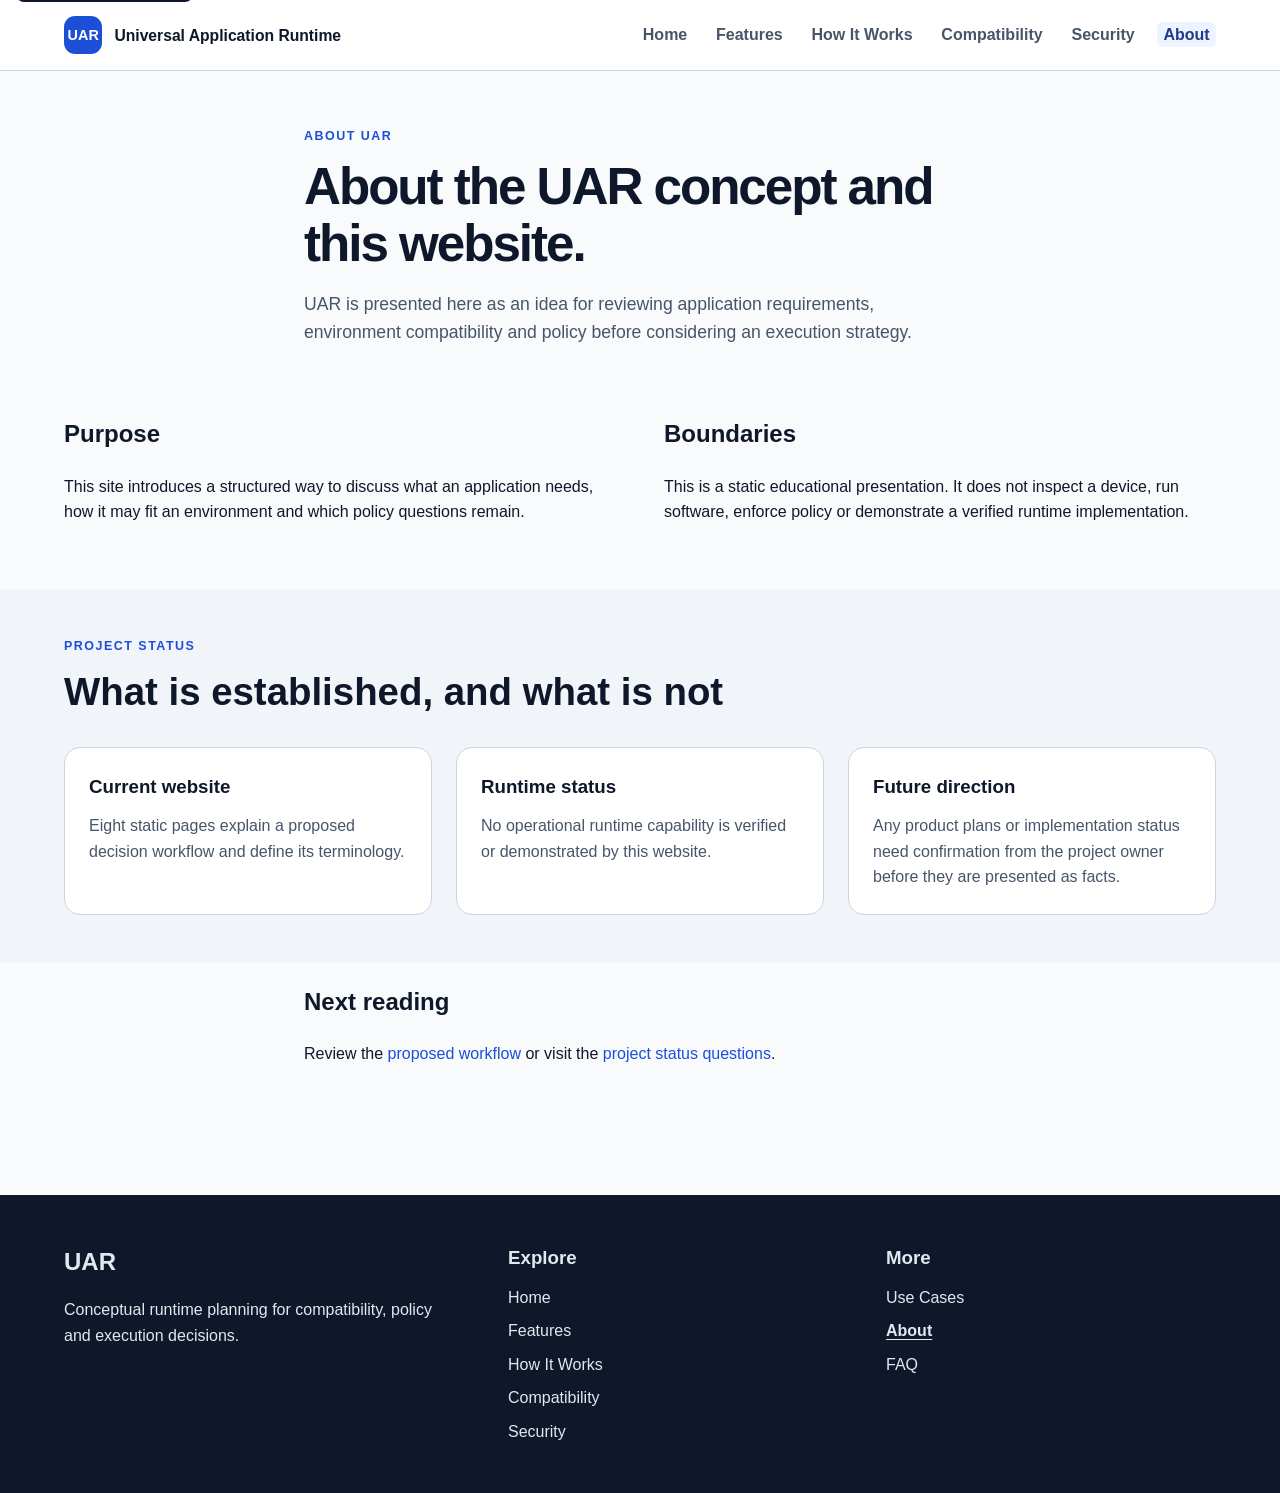
==== about.html @ 5c80a2d2 "Align UAR site with static milestone scope Co-authored-by: Copilot <223556219+Copilot@users.noreply." ====
<!DOCTYPE html>
<html lang="en">
  <head>
    <meta charset="UTF-8">
    <meta name="viewport" content="width=device-width, initial-scale=1.0">
    <meta name="description" content="About UAR: a project that explains runtime decisions, compatibility and security through clear, accessible product storytelling.">
    <title>About | UAR</title>
    <link rel="stylesheet" href="assets/css/style.css">
  </head>
  <body>
    <a class="skip-link" href="#main-content">Skip to main content</a>

    <header class="site-header">
      <div class="container header-inner">
        <a class="brand" href="index.html" aria-label="UAR home page">
          <span class="brand-mark">UAR</span>
          <span class="brand-text">Universal Application Runtime</span>
        </a>

        <nav aria-label="Main navigation">
          <ul class="nav-list">
            <li><a href="index.html">Home</a></li>
            <li><a href="features.html">Features</a></li>
            <li><a href="how-it-works.html">How It Works</a></li>
            <li><a href="compatibility.html">Compatibility</a></li>
            <li><a href="security.html">Security</a></li>
            <li><a href="about.html" aria-current="page">About</a></li>
          </ul>
        </nav>
      </div>
    </header>

    <main id="main-content" class="page-shell" tabindex="-1">
      <section class="page-hero">
        <div class="container narrow">
          <p class="eyebrow">About UAR</p>
          <h1>About the UAR concept and this website.</h1>
          <p class="lead">UAR is presented here as an idea for reviewing application requirements, environment compatibility and policy before considering an execution strategy.</p>
        </div>
      </section>

      <section class="section">
        <div class="container two-column">
          <div>
            <h2>Purpose</h2>
            <p>
              This site introduces a structured way to discuss what an application needs, how it may fit an environment and which policy questions remain.
            </p>
          </div>
          <div>
            <h2>Boundaries</h2>
            <p>
              This is a static educational presentation. It does not inspect a device, run software, enforce policy or demonstrate a verified runtime implementation.
            </p>
          </div>
        </div>
      </section>

      <section class="section section-muted">
        <div class="container">
          <div class="section-heading narrow">
            <p class="eyebrow">Project status</p>
            <h2>What is established, and what is not</h2>
          </div>
          <div class="comparison-list">
            <div>
              <h3>Current website</h3>
              <p>Eight static pages explain a proposed decision workflow and define its terminology.</p>
            </div>
            <div>
              <h3>Runtime status</h3>
              <p>No operational runtime capability is verified or demonstrated by this website.</p>
            </div>
            <div>
              <h3>Future direction</h3>
              <p>Any product plans or implementation status need confirmation from the project owner before they are presented as facts.</p>
            </div>
          </div>
        </div>
      </section>

      <section class="section">
        <div class="container narrow">
          <h2>Next reading</h2>
          <p>Review the <a href="how-it-works.html">proposed workflow</a> or visit the <a href="faq.html#project-status">project status questions</a>.</p>
        </div>
      </section>
    </main>

    <footer class="site-footer">
      <div class="container footer-grid">
        <div>
          <p class="footer-brand">UAR</p>
          <p>Conceptual runtime planning for compatibility, policy and execution decisions.</p>
        </div>
        <div>
          <h3>Explore</h3>
          <ul>
            <li><a href="index.html">Home</a></li>
            <li><a href="features.html">Features</a></li>
            <li><a href="how-it-works.html">How It Works</a></li>
            <li><a href="compatibility.html">Compatibility</a></li>
            <li><a href="security.html">Security</a></li>
          </ul>
        </div>
        <div>
          <h3>More</h3>
          <ul>
            <li><a href="use-cases.html">Use Cases</a></li>
            <li><a href="about.html" aria-current="page">About</a></li>
            <li><a href="faq.html">FAQ</a></li>
          </ul>
        </div>
      </div>
    </footer>
  </body>
</html>
---- assets/css/style.css ----
/* Colour, spacing and typography tokens shared across the eight pages. */
:root {
  --background: #f8fafc;
  --panel: #ffffff;
  --panel-alt: #eef4ff;
  --text: #0f172a;
  --text-soft: #475569;
  --border: #cbd5e1;
  --primary: #1d4ed8;
  --primary-dark: #1e3a8a;
  --success: #166534;
  --success-bg: #dcfce7;
  --warning: #854d0e;
  --warning-bg: #fef3c7;
  --blocker: #991b1b;
  --blocker-bg: #fee2e2;
  --shadow: rgba(15, 23, 42, 0.08);
  --max-width: 72rem;
  --space-3: 0.75rem;
  --space-4: 1rem;
  --space-8: 2rem;
  --space-12: 3rem;
  --space-16: 4rem;
  --radius: 1rem;
  --radius-sm: 0.5rem;
  --font-sans: "Segoe UI", Tahoma, Geneva, Verdana, sans-serif;
}

/* Base styles and keyboard focus. */
* {
  box-sizing: border-box;
}

html {
  scroll-behavior: smooth;
}

body {
  margin: 0;
  font-family: var(--font-sans);
  background: var(--background);
  color: var(--text);
  line-height: 1.6;
  /* Let long words wrap when enlarged text would otherwise force horizontal scrolling. */
  overflow-wrap: anywhere;
}

img {
  max-width: 100%;
  height: auto;
  display: block;
}

a {
  color: var(--primary);
  text-decoration: none;
}

a:hover,
a:focus-visible {
  text-decoration: underline;
}

a:focus-visible,
summary:focus-visible {
  outline: 3px solid var(--primary);
  outline-offset: 3px;
}

button,
input,
textarea,
select {
  font: inherit;
}

.skip-link {
  position: absolute;
  left: 1rem;
  top: -3rem;
  background: var(--text);
  color: #fff;
  padding: 0.75rem 1rem;
  border-radius: var(--radius-sm);
  z-index: 20;
}

.skip-link:focus {
  top: 1rem;
}

.visually-hidden {
  position: absolute;
  width: 1px;
  height: 1px;
  padding: 0;
  margin: -1px;
  overflow: hidden;
  white-space: nowrap;
  border: 0;
}

.container {
  width: min(var(--max-width), calc(100% - 2rem));
  margin: 0 auto;
}

/* Shared header and primary navigation. */
.site-header {
  background: var(--panel);
  border-bottom: 1px solid var(--border);
}

.header-inner {
  display: flex;
  align-items: center;
  justify-content: space-between;
  gap: var(--space-4);
  flex-wrap: wrap;
  padding: 1rem 0;
}

.brand {
  display: inline-flex;
  align-items: center;
  gap: var(--space-3);
  font-weight: 700;
  color: var(--text);
  text-decoration: none;
}

.brand-mark {
  display: inline-flex;
  align-items: center;
  justify-content: center;
  width: 2.4rem;
  height: 2.4rem;
  border-radius: 0.7rem;
  background: var(--primary);
  color: #fff;
  font-size: 0.9rem;
}

.brand-text {
  font-size: 0.98rem;
}

.nav-list {
  display: flex;
  list-style: none;
  gap: 0.7rem 1rem;
  padding: 0;
  margin: 0;
  flex-wrap: wrap;
  justify-content: flex-end;
}

.nav-list a {
  color: var(--text-soft);
  font-weight: 600;
  padding: 0.25rem 0.4rem;
  border-radius: 0.4rem;
}

.nav-list a[aria-current="page"] {
  color: var(--primary-dark);
  background: var(--panel-alt);
}

main {
  padding-bottom: var(--space-16);
}

/* Home-page hero and its illustrative workflow diagram. */
.hero {
  padding: var(--space-16) 0 var(--space-12);
}

.hero-grid,
.two-column,
.footer-grid {
  display: grid;
  grid-template-columns: repeat(2, minmax(0, 1fr));
  gap: var(--space-12);
  align-items: center;
}

.footer-grid {
  grid-template-columns: 1.2fr 1fr 1fr;
}

.hero-copy h1,
.page-hero h1 {
  margin: 0 0 var(--space-4);
  font-size: clamp(2.2rem, 4vw, 4rem);
  line-height: 1.1;
  letter-spacing: -0.04em;
}

.eyebrow {
  margin: 0 0 0.75rem;
  font-size: 0.78rem;
  letter-spacing: 0.12em;
  text-transform: uppercase;
  color: var(--primary);
  font-weight: 700;
}

.lead,
.supporting-text {
  font-size: 1.1rem;
  color: var(--text-soft);
  max-width: 38rem;
}

.hero-actions {
  display: flex;
  flex-wrap: wrap;
  gap: 1rem;
  margin: 2rem 0 1.5rem;
}

.button {
  display: inline-flex;
  align-items: center;
  justify-content: center;
  padding: 0.8rem 1.2rem;
  border-radius: 999px;
  font-weight: 700;
  border: 1px solid transparent;
  transition: background-color 0.2s ease, border-color 0.2s ease, color 0.2s ease;
}

.button:hover,
.button:focus-visible {
  text-decoration: none;
}

.button-primary {
  background: var(--primary);
  color: #fff;
}

.button-primary:hover,
.button-primary:focus-visible {
  background: var(--primary-dark);
}

.button-secondary {
  background: transparent;
  border-color: var(--border);
  color: var(--text);
}

.button-secondary:hover,
.button-secondary:focus-visible {
  border-color: var(--primary);
  color: var(--primary);
}

.mini-points {
  list-style: disc;
  padding: 0 0 0 1.25rem;
  margin: 0;
  display: grid;
  gap: 0.7rem;
  color: var(--text-soft);
}

.hero-visual {
  display: flex;
  justify-content: center;
  margin: 0;
}

.diagram-window {
  width: min(100%, 42rem);
  background: var(--panel);
  border: 1px solid var(--border);
  border-radius: 1.2rem;
  box-shadow: 0 18px 36px var(--shadow);
  overflow: hidden;
}

.diagram-header {
  display: flex;
  gap: 0.5rem;
  padding: 0.9rem 1rem;
  background: #f1f5f9;
  border-bottom: 1px solid var(--border);
}

.diagram-header span {
  width: 0.75rem;
  height: 0.75rem;
  border-radius: 50%;
  display: inline-block;
  background: #cbd5e1;
}

.diagram-header span:nth-child(1) {
  background: #fca5a5;
}

.diagram-header span:nth-child(2) {
  background: #fcd34d;
}

.diagram-header span:nth-child(3) {
  background: #86efac;
}

.diagram-body {
  display: grid;
  grid-template-columns:
    minmax(0, 1.2fr) auto
    minmax(0, 1.2fr) auto
    minmax(0, 1.2fr) auto
    minmax(0, 1.6fr);
  gap: 0.6rem;
  padding: 1.2rem;
  align-items: center;
}

.diagram-block {
  background: var(--panel-alt);
  border: 1px solid var(--border);
  border-radius: 0.8rem;
  padding: 0.65rem 0.25rem;
  color: var(--text);
  text-align: center;
  font-size: 0.7rem;
  font-weight: 700;
}

.diagram-block.accent {
  background: #dbeafe;
}

.diagram-block.success {
  background: var(--success-bg);
  color: var(--success);
}

.diagram-arrow {
  text-align: center;
  font-size: 1.25rem;
  color: var(--primary);
  font-weight: 700;
}

/* Keep the labels readable by stacking the flow before its columns get cramped. */
@media (max-width: 1180px) {
  .diagram-body {
    grid-template-columns: 1fr;
  }

  .diagram-arrow {
    transform: rotate(90deg);
  }
}

/* Shared section spacing and content layouts. */
.section {
  padding: 0 0 var(--space-12);
}

.section-muted {
  background: #f1f5f9;
  padding-top: var(--space-12);
}

.section-heading {
  margin-bottom: var(--space-8);
}

.section-heading h2 {
  margin: 0;
  font-size: clamp(1.8rem, 3vw, 2.8rem);
  line-height: 1.2;
}

.narrow {
  max-width: 42rem;
}

.card-grid,
.feature-layout,
.comparison-list {
  display: grid;
  gap: 1.5rem;
}

.three-up {
  grid-template-columns: repeat(3, minmax(0, 1fr));
}

.feature-layout {
  grid-template-columns: repeat(2, minmax(0, 1fr));
}

.info-card,
.feature-card,
.status-card,
.note-panel {
  background: var(--panel);
  border: 1px solid var(--border);
  border-radius: var(--radius);
  box-shadow: 0 10px 25px var(--shadow);
}

.info-card,
.feature-card,
.status-card {
  padding: 1.5rem;
}

.info-card h3,
.feature-card h2,
.status-card h2 {
  margin-top: 0;
  margin-bottom: 0.7rem;
  font-size: 1.35rem;
}

.status-card.pass {
  border-color: rgba(34, 197, 94, 0.35);
  background: linear-gradient(180deg, #f0fdf4 0%, #ffffff 100%);
}

.status-card.warning {
  border-color: rgba(245, 158, 11, 0.45);
  background: linear-gradient(180deg, #fffbeb 0%, #ffffff 100%);
}

.status-card.blocker {
  border-color: rgba(239, 68, 68, 0.4);
  background: linear-gradient(180deg, #fef2f2 0%, #ffffff 100%);
}

.note-panel {
  padding: 1.5rem;
  background: linear-gradient(180deg, #ffffff 0%, #eff6ff 100%);
}

.note-panel h3 {
  margin-top: 0;
  font-size: 1.3rem;
}

.check-list {
  list-style: disc;
  padding: 0 0 0 1.25rem;
  margin: 1rem 0 0;
  display: grid;
  gap: 0.75rem;
  color: var(--text-soft);
}

/* Ordered workflow steps. */
.timeline {
  display: grid;
  gap: 1.25rem;
  list-style: none;
  margin: 0;
  padding: 0;
}

.timeline-step {
  display: grid;
  grid-template-columns: 4rem minmax(0, 1fr);
  gap: 1rem;
  background: var(--panel);
  border: 1px solid var(--border);
  border-radius: var(--radius);
  padding: 1.25rem;
  box-shadow: 0 8px 18px var(--shadow);
}

.step-number {
  display: inline-flex;
  align-items: center;
  justify-content: center;
  width: 2.8rem;
  height: 2.8rem;
  border-radius: 50%;
  background: var(--primary);
  color: white;
  font-weight: 700;
}

.timeline-step h2,
.timeline-step h3 {
  margin: 0 0 0.35rem;
  font-size: 1.2rem;
}

.timeline-step p,
.timeline-step li,
.comparison-list p,
.info-card p,
.feature-card p,
.status-card p,
.note-panel p,
.quote-box p,
.faq-list p,
.glossary dd {
  margin: 0;
  color: var(--text-soft);
}

.comparison-list {
  grid-template-columns: repeat(3, minmax(0, 1fr));
}

.comparison-list > div {
  background: var(--panel);
  border: 1px solid var(--border);
  border-radius: var(--radius);
  padding: 1.5rem;
}

.comparison-list h3 {
  margin-top: 0;
  margin-bottom: 0.7rem;
}

.link-list {
  display: grid;
  gap: 0.75rem;
}

.link-list a {
  display: block;
  background: var(--panel);
  border: 1px solid var(--border);
  padding: 1rem 1.25rem;
  border-radius: var(--radius-sm);
  font-weight: 600;
}

/* Static worked example on the Features page. */
.example-layout {
  display: grid;
  grid-template-columns: repeat(2, minmax(0, 1fr));
  gap: 1.5rem;
}

.example-data {
  display: grid;
  grid-template-columns: minmax(0, 1fr) auto;
  gap: 0.65rem 1rem;
  margin: 1rem 0 0;
}

.example-data dt {
  font-weight: 700;
}

.example-data dd {
  margin: 0;
  color: var(--text-soft);
  text-align: right;
}

.example-subheading {
  margin: 2rem 0 1rem;
}

.decision-list {
  display: grid;
  grid-template-columns: repeat(3, minmax(0, 1fr));
  gap: 0.75rem;
  margin: 0;
  padding: 0;
}

.decision-card {
  min-width: 0;
  padding: 1rem;
  border: 1px solid var(--border);
  border-left-width: 5px;
  border-radius: var(--radius-sm);
  background: var(--panel);
}

.decision-card h4 {
  margin: 0 0 0.25rem;
}

.decision-card p {
  margin: 0.35rem 0 0;
}

.decision-status {
  font-weight: 700;
}

.decision-pass {
  border-left-color: var(--success);
  background: var(--success-bg);
}

.decision-pass .decision-status {
  color: var(--success);
}

.decision-blocker {
  border-left-color: var(--blocker);
  background: var(--blocker-bg);
}

.decision-blocker .decision-status {
  color: var(--blocker);
}

.example-outcome {
  margin: 1.25rem 0 0;
  padding: 1rem;
  border-left: 4px solid var(--primary);
  background: var(--panel);
  color: var(--text-soft);
}

.page-shell {
  padding-top: 3.5rem;
}

.page-hero {
  padding-bottom: 2rem;
}

.scenario-list {
  display: grid;
  gap: 1.5rem;
}

/* Native FAQ disclosures retain the browser's open/closed indicator. */
.faq-sections {
  display: grid;
  gap: var(--space-8);
}

.faq-group h2 {
  margin-top: 0;
}

.faq-list {
  display: grid;
  gap: 1rem;
}

.faq-list details {
  background: var(--panel);
  border: 1px solid var(--border);
  border-radius: var(--radius);
  padding: 0.85rem 1rem;
}

.faq-list summary {
  cursor: pointer;
  font-weight: 700;
}

.faq-list details p {
  margin-top: 0.8rem;
  color: var(--text-soft);
}

.glossary {
  display: grid;
  gap: 1rem;
}

.glossary > div {
  background: var(--panel);
  border: 1px solid var(--border);
  border-radius: var(--radius);
  padding: 1rem 1.25rem;
}

.glossary dt {
  font-weight: 700;
  margin-bottom: 0.35rem;
}

/* Shared footer navigation. */
.site-footer {
  background: var(--text);
  color: #e2e8f0;
  padding: 3rem 0;
}

.site-footer a {
  color: #e2e8f0;
}

.site-footer a[aria-current="page"] {
  font-weight: 700;
  text-decoration: underline;
  text-underline-offset: 0.2em;
}

.site-footer a:focus-visible {
  outline-color: #bfdbfe;
}

.footer-grid {
  align-items: start;
}

.footer-brand {
  margin: 0 0 0.5rem;
  font-weight: 800;
  font-size: 1.5rem;
}

.site-footer h2,
.site-footer h3 {
  margin-top: 0;
  margin-bottom: 0.75rem;
}

.site-footer ul {
  list-style: none;
  padding: 0;
  margin: 0;
  display: grid;
  gap: 0.5rem;
}

/* At this content-driven width, shared two-column layouts and the header stack. */
@media (max-width: 840px) {
  .hero-grid,
  .two-column,
  .footer-grid,
  .three-up,
  .comparison-list,
  .feature-layout,
  .example-layout,
  .decision-list {
    grid-template-columns: 1fr;
  }

  .header-inner {
    justify-content: center;
  }

  .brand,
  .nav-list {
    justify-content: center;
  }

  .nav-list {
    width: 100%;
  }

}

/* Narrow screens keep navigation visible and give hero actions full-width targets. */
@media (max-width: 520px) {
  .hero {
    padding-top: 3rem;
  }

  .brand-text {
    font-size: 0.88rem;
  }

  .container {
    width: min(var(--max-width), calc(100% - 1.25rem));
  }

  .button {
    width: 100%;
  }

  .example-data {
    grid-template-columns: 1fr;
    gap: 0.2rem;
  }

  .example-data dd {
    text-align: left;
    margin-bottom: 0.65rem;
  }
}

/* Respect visitors who have requested reduced motion. */
@media (prefers-reduced-motion: reduce) {
  html {
    scroll-behavior: auto;
  }

  *, *::before, *::after {
    animation-duration: 0.01ms !important;
    animation-iteration-count: 1 !important;
    transition-duration: 0.01ms !important;
  }
}
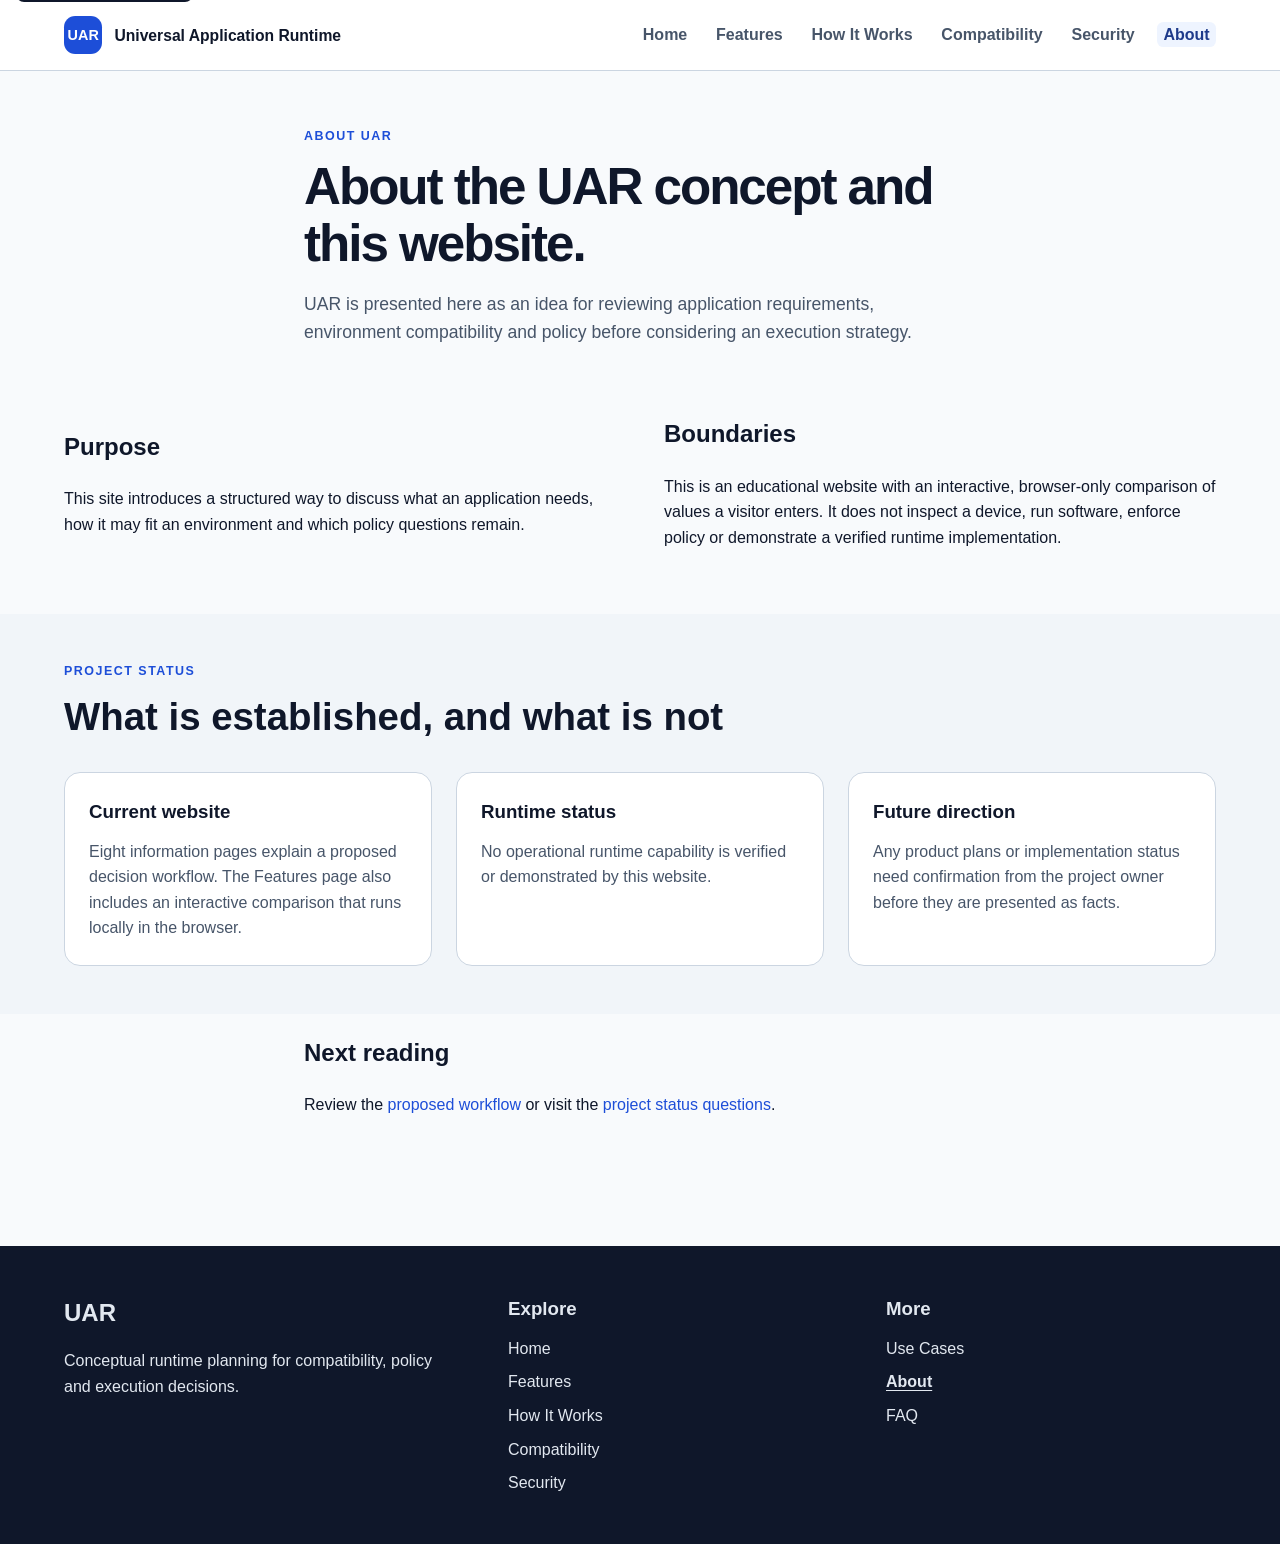
==== commit 062dc10c: "Add browser-only compatibility comparison Co-authored-by: Copilot <223556219+Copilot@users.noreply.g" ====
--- a/about.html
+++ b/about.html
@@ -50,7 +50,7 @@
           <div>
             <h2>Boundaries</h2>
             <p>
-              This is a static educational presentation. It does not inspect a device, run software, enforce policy or demonstrate a verified runtime implementation.
+              This is an educational website with an interactive, browser-only comparison of values a visitor enters. It does not inspect a device, run software, enforce policy or demonstrate a verified runtime implementation.
             </p>
           </div>
         </div>
@@ -65,7 +65,7 @@
           <div class="comparison-list">
             <div>
               <h3>Current website</h3>
-              <p>Eight static pages explain a proposed decision workflow and define its terminology.</p>
+              <p>Eight information pages explain a proposed decision workflow. The Features page also includes an interactive comparison that runs locally in the browser.</p>
             </div>
             <div>
               <h3>Runtime status</h3>
--- a/assets/css/style.css
+++ b/assets/css/style.css
@@ -62,6 +62,9 @@
 }
 
 a:focus-visible,
+button:focus-visible,
+input:focus-visible,
+select:focus-visible,
 summary:focus-visible {
   outline: 3px solid var(--primary);
   outline-offset: 3px;
@@ -409,6 +412,20 @@
   box-shadow: 0 10px 25px var(--shadow);
 }
 
+.starting-point {
+  height: 100%;
+}
+
+.starting-point h3 {
+  margin-top: 0;
+}
+
+.starting-point a {
+  text-decoration: underline;
+  text-decoration-thickness: 0.08em;
+  text-underline-offset: 0.18em;
+}
+
 .info-card,
 .feature-card,
 .status-card {
@@ -575,6 +592,133 @@
   padding: 0;
 }
 
+/* Keep the user-entered comparison readable and operable at every width. */
+.comparison-disclaimer,
+.comparison-footnote {
+  margin: 0 0 1.5rem;
+  padding: 1rem 1.25rem;
+  border-left: 4px solid var(--primary);
+  background: var(--panel);
+  color: var(--text-soft);
+}
+
+.comparison-form {
+  display: grid;
+  gap: 1.25rem;
+}
+
+.comparison-form[hidden],
+.comparison-results[hidden],
+#comparison-unavailable[hidden] {
+  display: none;
+}
+
+.comparison-group {
+  min-width: 0;
+  margin: 0;
+  padding: 1.25rem;
+  border: 1px solid var(--border);
+  border-radius: var(--radius);
+  background: var(--panel);
+}
+
+.comparison-group legend {
+  padding: 0 0.5rem;
+  font-size: 1.15rem;
+  font-weight: 700;
+}
+
+.comparison-group > .field-help {
+  margin: 0 0 1rem;
+}
+
+.comparison-fields {
+  display: grid;
+  grid-template-columns: repeat(3, minmax(0, 1fr));
+  gap: 1rem;
+}
+
+.form-field {
+  display: grid;
+  align-content: start;
+  gap: 0.4rem;
+}
+
+.form-field label {
+  font-weight: 700;
+}
+
+.form-field input,
+.form-field select {
+  width: 100%;
+  min-height: 2.8rem;
+  padding: 0.55rem 0.7rem;
+  border: 1px solid #64748b;
+  border-radius: var(--radius-sm);
+  background: var(--panel);
+  color: var(--text);
+}
+
+.field-help {
+  margin: 0;
+  color: var(--text-soft);
+  font-size: 0.9rem;
+}
+
+.comparison-actions {
+  display: flex;
+  flex-wrap: wrap;
+  gap: 0.75rem;
+}
+
+button.button {
+  cursor: pointer;
+}
+
+.comparison-results {
+  margin-top: 2rem;
+}
+
+.comparison-results > h3 {
+  margin-top: 0;
+}
+
+.overall-result {
+  margin: 0 0 1rem;
+  padding: 1rem 1.25rem;
+  border: 1px solid var(--border);
+  border-left-width: 5px;
+  border-radius: var(--radius-sm);
+  background: var(--panel);
+  font-weight: 700;
+}
+
+.overall-result.decision-pass {
+  border-left-color: var(--success);
+  background: var(--success-bg);
+  color: var(--success);
+}
+
+.overall-result.decision-warning {
+  border-left-color: var(--warning);
+  background: var(--warning-bg);
+  color: var(--warning);
+}
+
+.overall-result.decision-blocker {
+  border-left-color: var(--blocker);
+  background: var(--blocker-bg);
+  color: var(--blocker);
+}
+
+.comparison-results .decision-list {
+  list-style: none;
+}
+
+.comparison-footnote {
+  margin: 1rem 0 0;
+}
+
 .decision-card {
   min-width: 0;
   padding: 1rem;
@@ -612,6 +756,15 @@
 
 .decision-blocker .decision-status {
   color: var(--blocker);
+}
+
+.decision-warning {
+  border-left-color: var(--warning);
+  background: var(--warning-bg);
+}
+
+.decision-warning .decision-status {
+  color: var(--warning);
 }
 
 .example-outcome {
@@ -738,7 +891,8 @@
   .comparison-list,
   .feature-layout,
   .example-layout,
-  .decision-list {
+  .decision-list,
+  .comparison-fields {
     grid-template-columns: 1fr;
   }
 
